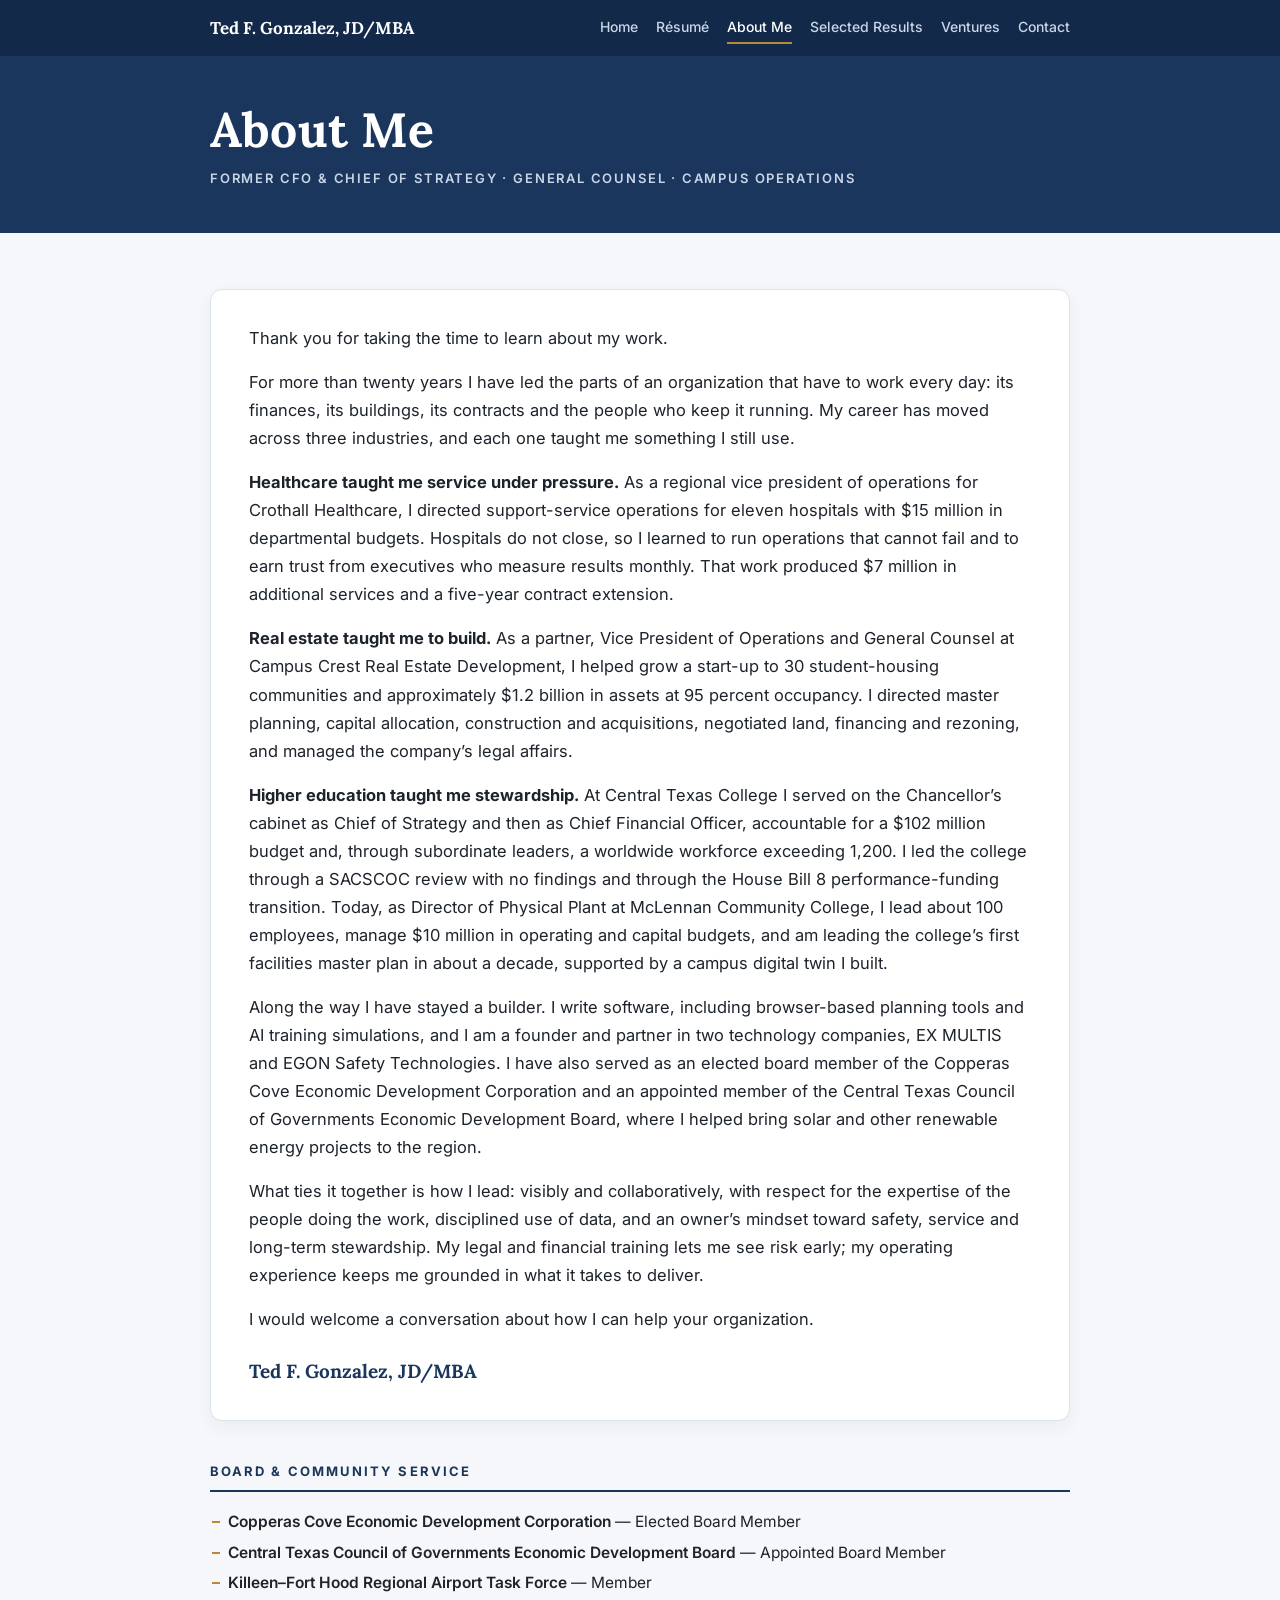
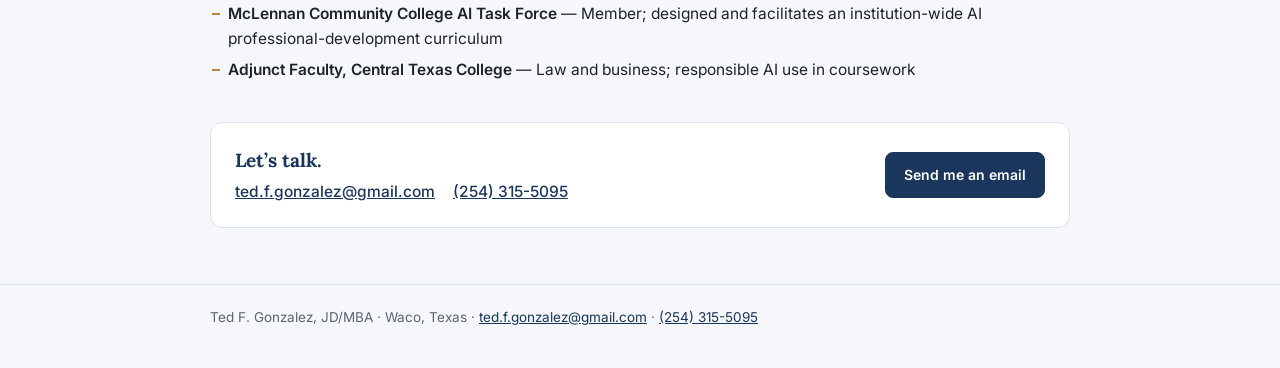
==== about/index.html @ de9076a3 "Add About Me page" ====
<!DOCTYPE html>
<html lang="en">
<head>
<meta charset="utf-8">
<meta name="viewport" content="width=device-width, initial-scale=1">
<title>About Me — Ted F. Gonzalez, JD/MBA</title>
<meta name="author" content="Ted F. Gonzalez, JD/MBA">
<meta name="description" content="How Ted F. Gonzalez leads: two decades across healthcare, real estate development and higher education.">
<meta property="og:title" content="About Me — Ted F. Gonzalez, JD/MBA">
<meta property="og:description" content="How Ted F. Gonzalez leads: two decades across healthcare, real estate development and higher education.">
<link rel="preconnect" href="https://fonts.googleapis.com">
<link rel="preconnect" href="https://fonts.gstatic.com" crossorigin>
<link href="https://fonts.googleapis.com/css2?family=Inter:wght@400;500;600;700&family=Lora:wght@600;700&display=swap" rel="stylesheet">
<link rel="stylesheet" href="../assets/site.css">
</head>
<body>
<nav class="nav"><div class="wrap"><a class="brand" href="../">Ted F. Gonzalez, JD/MBA</a><a class="l" href="../">Home</a><a class="l" href="../resume/">Résumé</a><a class="l on" href="../about/">About Me</a><a class="l" href="../results/">Selected Results</a><a class="l" href="../ventures/">Ventures</a><a class="l" href="../contact/">Contact</a></div></nav>
<header class="hero"><div class="wrap">
  <h1>About Me</h1>
  <div class="tag">Former CFO &amp; Chief of Strategy · General Counsel · Campus Operations</div>
  
  
</div></header>
<div class="wrap"><main>
<section>
<div class="letter">
<p>Thank you for taking the time to learn about my work.</p>
<p>For more than twenty years I have led the parts of an organization that have to work every day: its finances, its buildings, its contracts and the people who keep it running. My career has moved across three industries, and each one taught me something I still use.</p>
<p><b>Healthcare taught me service under pressure.</b> As a regional vice president of operations for Crothall Healthcare, I directed support-service operations for eleven hospitals with $15 million in departmental budgets. Hospitals do not close, so I learned to run operations that cannot fail and to earn trust from executives who measure results monthly. That work produced $7 million in additional services and a five-year contract extension.</p>
<p><b>Real estate taught me to build.</b> As a partner, Vice President of Operations and General Counsel at Campus Crest Real Estate Development, I helped grow a start-up to 30 student-housing communities and approximately $1.2 billion in assets at 95 percent occupancy. I directed master planning, capital allocation, construction and acquisitions, negotiated land, financing and rezoning, and managed the company’s legal affairs.</p>
<p><b>Higher education taught me stewardship.</b> At Central Texas College I served on the Chancellor’s cabinet as Chief of Strategy and then as Chief Financial Officer, accountable for a $102 million budget and, through subordinate leaders, a worldwide workforce exceeding 1,200. I led the college through a SACSCOC review with no findings and through the House Bill 8 performance-funding transition. Today, as Director of Physical Plant at McLennan Community College, I lead about 100 employees, manage $10 million in operating and capital budgets, and am leading the college’s first facilities master plan in about a decade, supported by a campus digital twin I built.</p>
<p>Along the way I have stayed a builder. I write software, including browser-based planning tools and AI training simulations, and I am a founder and partner in two technology companies, EX MULTIS and EGON Safety Technologies. I have also served as an elected board member of the Copperas Cove Economic Development Corporation and an appointed member of the Central Texas Council of Governments Economic Development Board, where I helped bring solar and other renewable energy projects to the region.</p>
<p>What ties it together is how I lead: visibly and collaboratively, with respect for the expertise of the people doing the work, disciplined use of data, and an owner’s mindset toward safety, service and long-term stewardship. My legal and financial training lets me see risk early; my operating experience keeps me grounded in what it takes to deliver.</p>
<p>I would welcome a conversation about how I can help your organization.</p>
<div class="sig">Ted F. Gonzalez, JD/MBA</div>
</div>
</section>
<section>
<h2>Board &amp; Community Service</h2>
<ul>
<li><b>Copperas Cove Economic Development Corporation</b> — Elected Board Member</li>
<li><b>Central Texas Council of Governments Economic Development Board</b> — Appointed Board Member</li>
<li><b>Killeen–Fort Hood Regional Airport Task Force</b> — Member</li>
<li><b>McLennan Community College AI Task Force</b> — Member; designed and facilitates an institution-wide AI professional-development curriculum</li>
<li><b>Adjunct Faculty, Central Texas College</b> — Law and business; responsible AI use in coursework</li>
</ul>
</section>
<section><div class="contact-band"><div><strong>Let’s talk.</strong><div class="cinfo"><a href="mailto:ted.f.gonzalez@gmail.com?subject=Reaching%20out%20from%20your%20website">ted.f.gonzalez@gmail.com</a><a href="tel:+12543155095">(254) 315-5095</a></div></div><a class="btn btn--solid" href="mailto:ted.f.gonzalez@gmail.com?subject=Reaching%20out%20from%20your%20website">Send me an email</a></div></section>
</main></div>
<footer><div class="wrap">Ted F. Gonzalez, JD/MBA · Waco, Texas · <a href="mailto:ted.f.gonzalez@gmail.com?subject=Reaching%20out%20from%20your%20website">ted.f.gonzalez@gmail.com</a> · <a href="tel:+12543155095">(254) 315-5095</a></div></footer>
</body>
</html>
---- assets/site.css ----
:root{--navy:#1B365D;--navy-2:#2A4E80;--ink:#1D232B;--mute:#5A6574;--line:#DCE2EA;--bg:#F5F7FA;--card:#FFFFFF;--accent:#B5893B;
--sans:'Inter',system-ui,-apple-system,'Segoe UI',sans-serif;--serif:'Lora',Georgia,serif}
*{box-sizing:border-box;margin:0;padding:0}
html{-webkit-text-size-adjust:100%}
body{font-family:var(--sans);background:var(--bg);color:var(--ink);line-height:1.6;font-size:16px;-webkit-font-smoothing:antialiased}
a{color:var(--navy)}
.wrap{max-width:900px;margin:0 auto;padding:0 20px}

.hero{background:var(--navy);color:#fff;padding:48px 0 44px}
.hero h1{font-family:var(--serif);font-size:clamp(32px,6vw,48px);line-height:1.08;font-weight:700;letter-spacing:.005em}
.hero .tag{margin-top:12px;font-size:13px;font-weight:600;letter-spacing:.14em;text-transform:uppercase;color:#C9D6E8}
.hero .meta{margin-top:18px;display:flex;flex-wrap:wrap;gap:8px 22px;font-size:15px;color:#E6ECF4}
.hero .meta a{color:#fff;text-decoration:none;border-bottom:1px solid rgba(255,255,255,.35)}
.actions{margin-top:26px;display:flex;flex-wrap:wrap;gap:10px}
.btn{display:inline-block;font-weight:600;font-size:14px;text-decoration:none;border-radius:8px;padding:11px 18px;border:1px solid #fff;background:#fff;color:var(--navy)}
.btn--ghost{background:transparent;color:#fff;border-color:rgba(255,255,255,.45)}
.btn:hover{filter:brightness(.96)}

.stats{display:grid;grid-template-columns:repeat(4,1fr);gap:12px;margin-top:-26px;position:relative}
.stat{background:var(--card);border:1px solid var(--line);border-radius:10px;padding:16px 16px 14px;box-shadow:0 6px 18px rgba(27,54,93,.07)}
.stat b{display:block;font-family:var(--serif);font-size:26px;color:var(--navy);line-height:1.1}
.stat span{display:block;margin-top:4px;font-size:13px;color:var(--mute);line-height:1.35}

main{padding:16px 0 56px}
section{margin-top:40px}
h2{font-size:13px;font-weight:700;letter-spacing:.16em;text-transform:uppercase;color:var(--navy);padding-bottom:8px;border-bottom:2px solid var(--navy);margin-bottom:18px}
.profile{font-size:17px;color:var(--ink)}
.areas{display:grid;grid-template-columns:repeat(3,1fr);gap:10px}
.areas div{background:var(--card);border:1px solid var(--line);border-left:3px solid var(--navy);border-radius:6px;padding:10px 12px;font-size:14.5px;line-height:1.4}

.job{background:var(--card);border:1px solid var(--line);border-radius:10px;padding:20px 22px;margin-bottom:14px}
.jh{display:flex;justify-content:space-between;gap:14px;align-items:baseline;flex-wrap:wrap}
.jt{font-weight:700;font-size:17.5px;line-height:1.35}
.jd{font-weight:600;font-size:14px;color:var(--navy);white-space:nowrap}
.org{color:var(--mute);font-size:14.5px;margin:2px 0 10px}
ul{list-style:none}
li{position:relative;padding-left:18px;margin-bottom:6px;font-size:15.5px}
li::before{content:"";position:absolute;left:2px;top:.72em;width:8px;height:2px;background:var(--accent)}
li b{font-weight:600}

.edu{display:grid;grid-template-columns:1fr 1fr;gap:10px}
.edu div{background:var(--card);border:1px solid var(--line);border-radius:8px;padding:14px 16px}
.edu strong{display:block;font-size:15.5px}
.edu span{color:var(--mute);font-size:14.5px}

footer{border-top:1px solid var(--line);padding:22px 0 40px;color:var(--mute);font-size:13.5px}

@media (max-width:760px){
  .stats{grid-template-columns:repeat(2,1fr)}
  .areas{grid-template-columns:1fr 1fr}
  .edu{grid-template-columns:1fr}
}
@media (max-width:460px){
  .hero{padding:40px 0 40px}
  .areas{grid-template-columns:1fr}
  .job{padding:16px}
  .jd{white-space:normal}
}
@media print{
  body{background:#fff;font-size:11pt}
  .hero{background:#fff;color:var(--ink);padding:0 0 12px;border-bottom:2px solid var(--navy)}
  .hero h1{color:var(--navy)}.hero .tag,.hero .meta{color:var(--mute)}.hero .meta a{color:var(--navy)}
  .actions{display:none}.stats{margin-top:14px}
  .stat,.job,.areas div,.edu div{box-shadow:none;break-inside:avoid}
}

.nav{background:#13294A;color:#fff;position:sticky;top:0;z-index:20}
.nav .wrap{display:flex;align-items:center;gap:6px 18px;flex-wrap:wrap;padding-top:12px;padding-bottom:12px}
.nav .brand{font-family:var(--serif);font-weight:700;font-size:17px;color:#fff;text-decoration:none;margin-right:auto}
.nav a.l{color:#C9D6E8;text-decoration:none;font-size:14px;font-weight:500;padding:4px 0;border-bottom:2px solid transparent}
.nav a.l:hover{color:#fff}
.nav a.l.on{color:#fff;border-bottom-color:var(--accent)}
.hero .lede{margin-top:18px;max-width:680px;font-size:18px;line-height:1.55;color:#E6ECF4}
.cards{display:grid;grid-template-columns:repeat(2,1fr);gap:14px;margin-top:-26px;position:relative}
.card{display:block;background:var(--card);border:1px solid var(--line);border-radius:12px;padding:22px 22px 20px;text-decoration:none;color:var(--ink);box-shadow:0 6px 18px rgba(27,54,93,.07);transition:transform .15s,box-shadow .15s,border-color .15s}
.card:hover{transform:translateY(-2px);box-shadow:0 10px 26px rgba(27,54,93,.12);border-color:#B9C6D8}
.card .k{font-size:12px;font-weight:700;letter-spacing:.14em;text-transform:uppercase;color:var(--accent)}
.card h3{font-family:var(--serif);font-size:22px;color:var(--navy);margin-top:6px;line-height:1.2}
.card p{margin-top:8px;font-size:15px;color:var(--mute);line-height:1.5}
.card .go{display:inline-block;margin-top:12px;font-size:14px;font-weight:600;color:var(--navy)}
.letter{background:var(--card);border:1px solid var(--line);border-radius:12px;padding:34px 38px;box-shadow:0 6px 18px rgba(27,54,93,.06)}
.letter p{font-size:16.5px;line-height:1.7;margin-bottom:16px}
.letter .sig{font-family:var(--serif);font-weight:700;color:var(--navy);font-size:19px;margin-top:22px}
.results{display:grid;grid-template-columns:repeat(2,1fr);gap:14px}
.res{background:var(--card);border:1px solid var(--line);border-top:3px solid var(--navy);border-radius:10px;padding:18px 20px}
.res b.n{display:block;font-family:var(--serif);font-size:28px;color:var(--navy);line-height:1.1}
.res h3{font-size:16.5px;margin-top:6px;line-height:1.35}
.res p{font-size:15px;color:var(--mute);margin-top:6px}
.res .where{font-size:12.5px;font-weight:600;letter-spacing:.08em;text-transform:uppercase;color:var(--accent);margin-top:10px}
.venture{background:var(--card);border:1px solid var(--line);border-radius:12px;padding:24px 26px;margin-bottom:16px}
.venture h3{font-family:var(--serif);font-size:24px;color:var(--navy)}
.venture .role{font-weight:600;font-size:14.5px;color:var(--mute);margin-top:2px}
.venture p{margin-top:12px;font-size:16px}
.venture a.ext{display:inline-block;margin-top:12px;font-weight:600;font-size:14.5px}
.page-hero{padding:40px 0 64px}
.contact-band{background:var(--card);border:1px solid var(--line);border-radius:12px;padding:22px 24px;display:flex;flex-wrap:wrap;gap:12px 24px;align-items:center;justify-content:space-between}
.contact-band strong{font-family:var(--serif);font-size:19px;color:var(--navy)}
.btn--solid{background:var(--navy);color:#fff;border-color:var(--navy)}
@media (max-width:760px){.cards,.results{grid-template-columns:1fr}.letter{padding:24px 20px}}
@media (max-width:460px){.nav .brand{width:100%}}
@media print{.nav{display:none}}
.cinfo{display:flex;flex-wrap:wrap;gap:4px 18px;margin-top:4px;font-size:15.5px}
.cinfo a{color:var(--navy);font-weight:500}
.contact-card{background:var(--card);border:1px solid var(--line);border-radius:12px;padding:10px 26px 24px;box-shadow:0 6px 18px rgba(27,54,93,.06);max-width:620px}
.crow{display:flex;gap:18px;align-items:baseline;padding:16px 0;border-bottom:1px solid var(--line)}
.cl{width:90px;flex:none;font-size:12.5px;font-weight:700;letter-spacing:.12em;text-transform:uppercase;color:var(--accent)}
.cv{font-size:19px;font-weight:600;color:var(--navy);text-decoration:none;word-break:break-word}
a.cv:hover{text-decoration:underline}
.cact{display:flex;flex-wrap:wrap;gap:10px;margin-top:20px}
.btn--line{background:transparent;color:var(--navy);border-color:var(--line)}
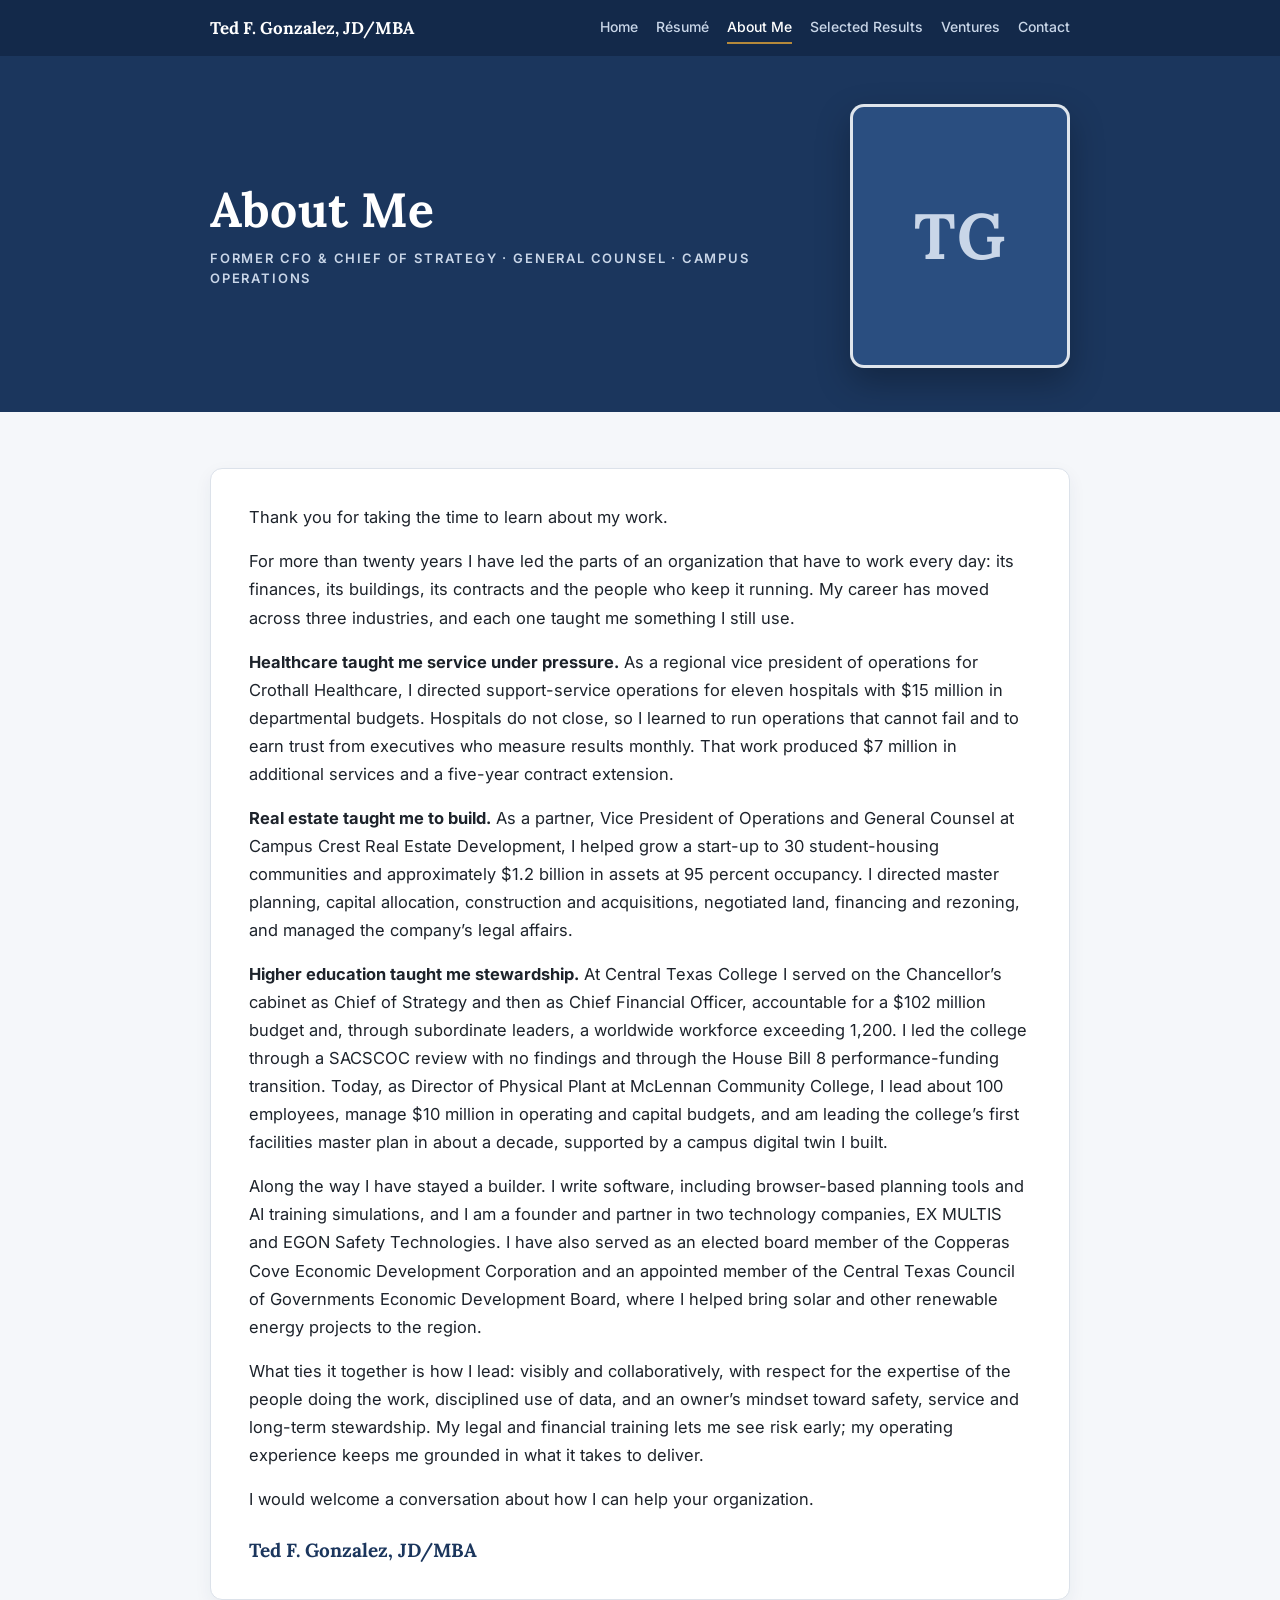
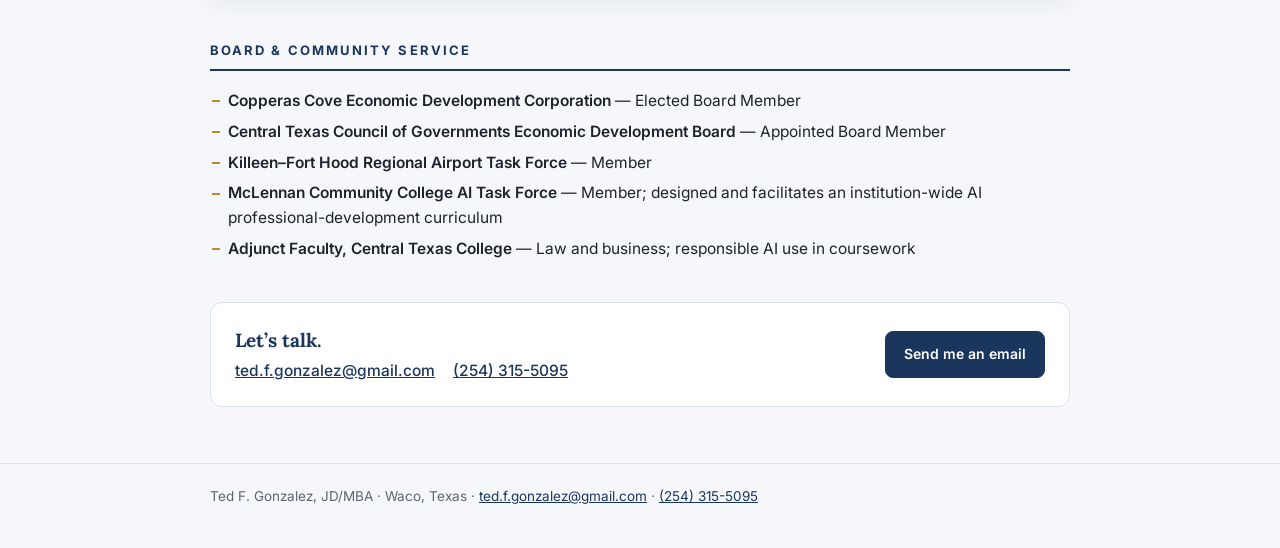
==== commit 35bf49ab: "About page: headshot and new menu" ====
--- a/about/index.html
+++ b/about/index.html
@@ -14,12 +14,10 @@
 <link rel="stylesheet" href="../assets/site.css">
 </head>
 <body>
-<nav class="nav"><div class="wrap"><a class="brand" href="../">Ted F. Gonzalez, JD/MBA</a><a class="l" href="../">Home</a><a class="l" href="../resume/">Résumé</a><a class="l on" href="../about/">About Me</a><a class="l" href="../results/">Selected Results</a><a class="l" href="../ventures/">Ventures</a><a class="l" href="../contact/">Contact</a></div></nav>
-<header class="hero"><div class="wrap">
-  <h1>About Me</h1>
-  <div class="tag">Former CFO &amp; Chief of Strategy · General Counsel · Campus Operations</div>
-  
-  
+<nav class="nav"><div class="wrap"><a class="brand" href="../home/">Ted F. Gonzalez, JD/MBA</a><a class="l" href="../home/">Home</a><a class="l" href="../resume/">Résumé</a><a class="l on" href="../about/">About Me</a><a class="l" href="../results/">Selected Results</a><a class="l" href="../ventures/">Ventures</a><a class="l" href="../contact/">Contact</a></div></nav>
+<header class="hero"><div class="wrap hero-split">
+  <div class="hero-text"><h1>About Me</h1><div class="tag">Former CFO &amp; Chief of Strategy · General Counsel · Campus Operations</div></div>
+  <div class="headshot"><span class="mono" aria-hidden="true">TG</span><img src="../assets/headshot.jpg" alt="Ted F. Gonzalez" onerror="this.remove()"></div>
 </div></header>
 <div class="wrap"><main>
 <section>
--- a/assets/site.css
+++ b/assets/site.css
@@ -109,3 +109,9 @@
 a.cv:hover{text-decoration:underline}
 .cact{display:flex;flex-wrap:wrap;gap:10px;margin-top:20px}
 .btn--line{background:transparent;color:var(--navy);border-color:var(--line)}
+.hero-split{display:flex;align-items:center;gap:40px;flex-wrap:wrap-reverse}
+.hero-text{flex:999 1 460px;min-width:0}
+.headshot{flex:0 0 auto;position:relative;width:220px;height:264px;border-radius:14px;overflow:hidden;background:#2A4E80;border:3px solid rgba(255,255,255,.85);box-shadow:0 14px 34px rgba(0,0,0,.28)}
+.headshot img{position:absolute;inset:0;width:100%;height:100%;object-fit:cover;object-position:50% 25%}
+.headshot .mono{position:absolute;inset:0;display:grid;place-items:center;font-family:var(--serif);font-weight:700;font-size:64px;color:#C9D6E8;letter-spacing:.02em}
+@media (max-width:760px){.hero-split{gap:24px}.headshot{width:160px;height:192px}}
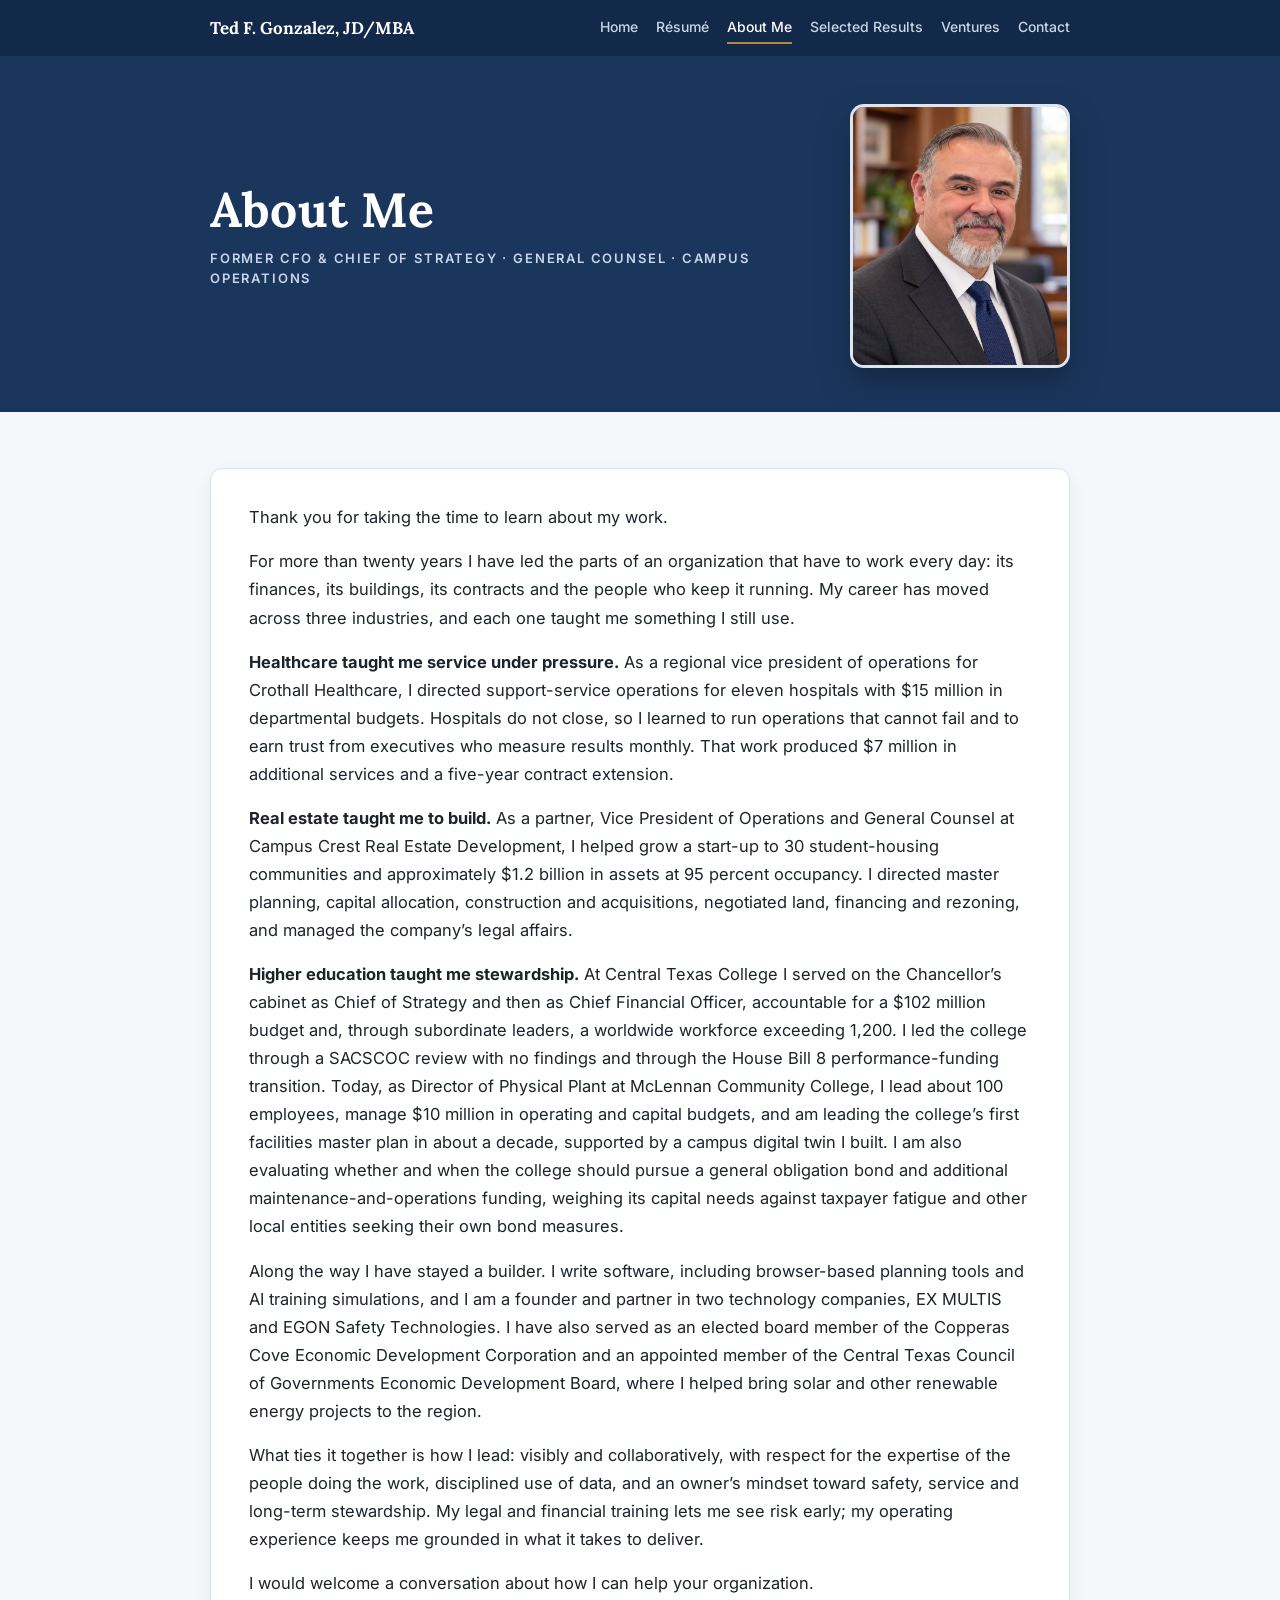
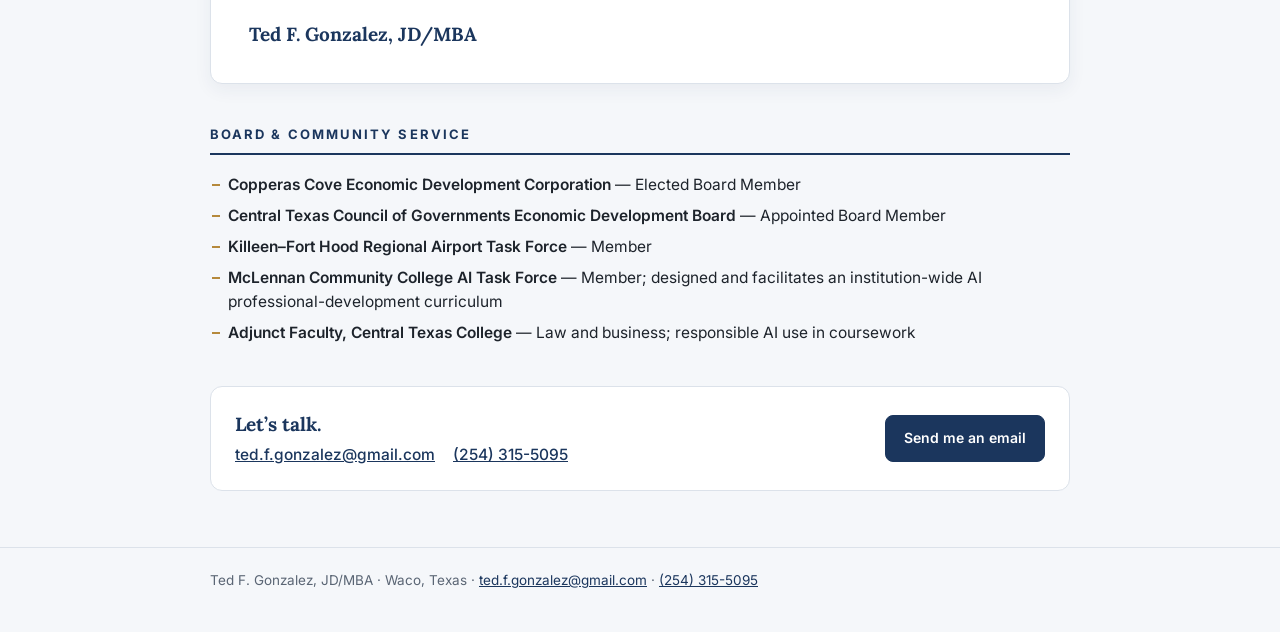
==== commit 79e07f08: "About: add bond evaluation" ====
--- a/about/index.html
+++ b/about/index.html
@@ -26,7 +26,7 @@
 <p>For more than twenty years I have led the parts of an organization that have to work every day: its finances, its buildings, its contracts and the people who keep it running. My career has moved across three industries, and each one taught me something I still use.</p>
 <p><b>Healthcare taught me service under pressure.</b> As a regional vice president of operations for Crothall Healthcare, I directed support-service operations for eleven hospitals with $15 million in departmental budgets. Hospitals do not close, so I learned to run operations that cannot fail and to earn trust from executives who measure results monthly. That work produced $7 million in additional services and a five-year contract extension.</p>
 <p><b>Real estate taught me to build.</b> As a partner, Vice President of Operations and General Counsel at Campus Crest Real Estate Development, I helped grow a start-up to 30 student-housing communities and approximately $1.2 billion in assets at 95 percent occupancy. I directed master planning, capital allocation, construction and acquisitions, negotiated land, financing and rezoning, and managed the company’s legal affairs.</p>
-<p><b>Higher education taught me stewardship.</b> At Central Texas College I served on the Chancellor’s cabinet as Chief of Strategy and then as Chief Financial Officer, accountable for a $102 million budget and, through subordinate leaders, a worldwide workforce exceeding 1,200. I led the college through a SACSCOC review with no findings and through the House Bill 8 performance-funding transition. Today, as Director of Physical Plant at McLennan Community College, I lead about 100 employees, manage $10 million in operating and capital budgets, and am leading the college’s first facilities master plan in about a decade, supported by a campus digital twin I built.</p>
+<p><b>Higher education taught me stewardship.</b> At Central Texas College I served on the Chancellor’s cabinet as Chief of Strategy and then as Chief Financial Officer, accountable for a $102 million budget and, through subordinate leaders, a worldwide workforce exceeding 1,200. I led the college through a SACSCOC review with no findings and through the House Bill 8 performance-funding transition. Today, as Director of Physical Plant at McLennan Community College, I lead about 100 employees, manage $10 million in operating and capital budgets, and am leading the college’s first facilities master plan in about a decade, supported by a campus digital twin I built. I am also evaluating whether and when the college should pursue a general obligation bond and additional maintenance-and-operations funding, weighing its capital needs against taxpayer fatigue and other local entities seeking their own bond measures.</p>
 <p>Along the way I have stayed a builder. I write software, including browser-based planning tools and AI training simulations, and I am a founder and partner in two technology companies, EX MULTIS and EGON Safety Technologies. I have also served as an elected board member of the Copperas Cove Economic Development Corporation and an appointed member of the Central Texas Council of Governments Economic Development Board, where I helped bring solar and other renewable energy projects to the region.</p>
 <p>What ties it together is how I lead: visibly and collaboratively, with respect for the expertise of the people doing the work, disciplined use of data, and an owner’s mindset toward safety, service and long-term stewardship. My legal and financial training lets me see risk early; my operating experience keeps me grounded in what it takes to deliver.</p>
 <p>I would welcome a conversation about how I can help your organization.</p>
--- a/assets/site.css
+++ b/assets/site.css
@@ -112,6 +112,6 @@
 .hero-split{display:flex;align-items:center;gap:40px;flex-wrap:wrap-reverse}
 .hero-text{flex:999 1 460px;min-width:0}
 .headshot{flex:0 0 auto;position:relative;width:220px;height:264px;border-radius:14px;overflow:hidden;background:#2A4E80;border:3px solid rgba(255,255,255,.85);box-shadow:0 14px 34px rgba(0,0,0,.28)}
-.headshot img{position:absolute;inset:0;width:100%;height:100%;object-fit:cover;object-position:50% 25%}
+.headshot img{position:absolute;inset:0;width:100%;height:100%;object-fit:cover;object-position:50% 0%}
 .headshot .mono{position:absolute;inset:0;display:grid;place-items:center;font-family:var(--serif);font-weight:700;font-size:64px;color:#C9D6E8;letter-spacing:.02em}
 @media (max-width:760px){.hero-split{gap:24px}.headshot{width:160px;height:192px}}
